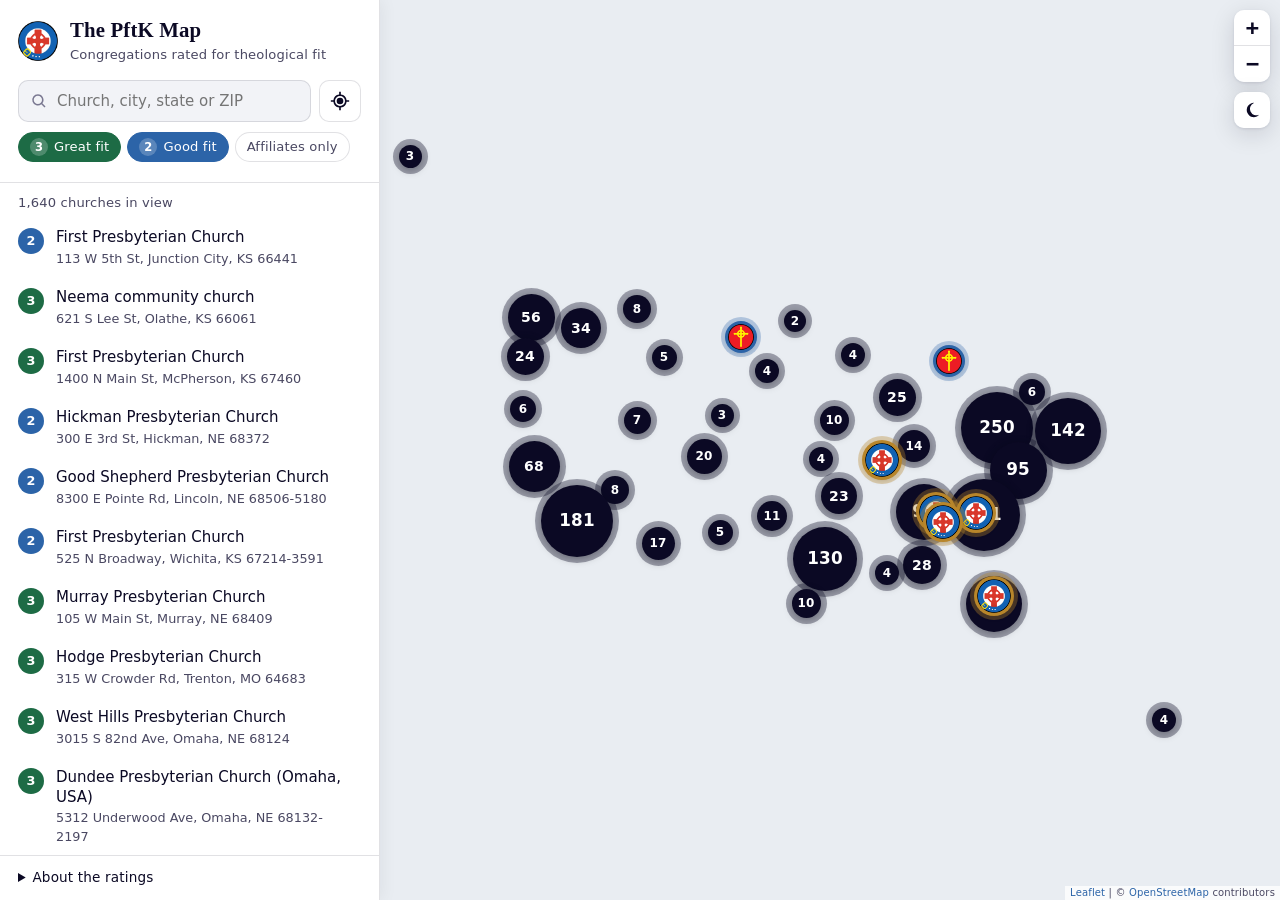
==== index.html @ 2106b82b "Serve the map at map.pftk.org Point the canonical link, share URL and share image at the new address" ====
<!DOCTYPE html>
<html lang="en">

<head>
  <meta charset="UTF-8">
  <meta name="viewport" content="width=device-width, initial-scale=1, viewport-fit=cover">
  <!-- GitHub Pages can't send headers, so the CSP lives here. frame-ancestors
       is header-only, which also keeps the page embeddable on pftk.org. -->
  <meta http-equiv="Content-Security-Policy" content="
    default-src 'none';
    script-src 'self';
    style-src 'self' https://fonts.googleapis.com;
    font-src https://fonts.gstatic.com;
    img-src 'self' data: https://tile.openstreetmap.org;
    connect-src 'self';
    base-uri 'none';
    form-action 'none';
    object-src 'none';
  ">
  <meta name="referrer" content="strict-origin-when-cross-origin">
  <meta name="description" content="Find PC(USA) congregations that are a good fit for theological conservatives and traditionalists, rated by Presbyterians for the Kingdom.">
  <meta name="theme-color" content="#0B0924" media="(prefers-color-scheme: light)">
  <meta name="theme-color" content="#15142a" media="(prefers-color-scheme: dark)">
  <title>The PftK Map</title>

  <!-- Link previews (Facebook, LinkedIn, iMessage, Slack, X). Crawlers don't
       run JS and need absolute URLs, so update these if the site moves.
       Regenerate the image with scripts/make_og_image.py. -->
  <link rel="canonical" href="https://map.pftk.org/">
  <meta property="og:type" content="website">
  <meta property="og:site_name" content="Presbyterians for the Kingdom">
  <meta property="og:title" content="The PftK Map">
  <meta property="og:description" content="Find PC(USA) congregations rated for theological fit. Search by city, state or ZIP.">
  <meta property="og:url" content="https://map.pftk.org/">
  <meta property="og:image" content="https://map.pftk.org/og-image.png">
  <meta property="og:image:type" content="image/png">
  <meta property="og:image:width" content="1200">
  <meta property="og:image:height" content="630">
  <meta property="og:image:alt" content="Map of the United States dotted with PC(USA) congregations rated by PftK">
  <meta name="twitter:card" content="summary_large_image">

  <link rel="icon" href="denominational-seals/pftk.png">
  <link rel="preload" href="data/PCUSA_Congregations.geojson" as="fetch" crossorigin>
  <link rel="preconnect" href="https://tile.openstreetmap.org">
  <link rel="preconnect" href="https://fonts.googleapis.com">
  <link rel="preconnect" href="https://fonts.gstatic.com" crossorigin>
  <link rel="stylesheet" href="https://fonts.googleapis.com/css2?family=Lexend:wght@400;500;600&family=Merriweather:wght@700&display=swap">
  <link rel="stylesheet" href="vendor/leaflet/leaflet.css">
  <link rel="stylesheet" href="vendor/leaflet.markercluster/MarkerCluster.css">
  <!-- Bump ?v= on all three lines whenever styles.css, theme.js or app.js
       changes, so browsers fetch the new files instead of a cached copy. -->
  <link rel="stylesheet" href="styles.css?v=8">
  <script src="theme.js?v=8"></script>
</head>

<body>
  <a class="skip-link" href="#results">Skip to church list</a>

  <aside class="panel" id="panel" aria-label="Church finder" data-state="peek">
    <button type="button" class="sheet-handle" id="sheet-handle" aria-controls="panel" aria-expanded="false">
      <span class="sheet-grip" aria-hidden="true"></span>
      <span class="sheet-label" id="sheet-label">Loading churches&hellip;</span>
    </button>

    <header class="panel-header">
      <img src="denominational-seals/pftk.png" alt="" width="40" height="40">
      <div>
        <h1>The PftK Map</h1>
        <p class="tagline">Congregations rated for theological fit</p>
      </div>
    </header>

    <div class="search">
      <svg class="search-icon" viewBox="0 0 24 24" aria-hidden="true"><path d="M10.5 3a7.5 7.5 0 0 1 5.96 12.06l4.24 4.24-1.4 1.4-4.24-4.24A7.5 7.5 0 1 1 10.5 3Zm0 2a5.5 5.5 0 1 0 0 11 5.5 5.5 0 0 0 0-11Z"/></svg>
      <input type="search" id="search" placeholder="Church, city, state or ZIP" autocomplete="off" spellcheck="false" aria-label="Search churches" aria-controls="results">
      <button type="button" class="icon-btn" id="near-me" title="Churches near me" aria-label="Show churches near me">
        <svg viewBox="0 0 24 24" aria-hidden="true"><path d="M12 8a4 4 0 1 1 0 8 4 4 0 0 1 0-8Zm-1-7h2v3.06A8 8 0 0 1 19.94 11H23v2h-3.06A8 8 0 0 1 13 19.94V23h-2v-3.06A8 8 0 0 1 4.06 13H1v-2h3.06A8 8 0 0 1 11 4.06V1Zm1 5a6 6 0 1 0 0 12 6 6 0 0 0 0-12Z"/></svg>
      </button>
    </div>

    <fieldset class="filters" aria-label="Filters">
      <div class="chip-row" role="group" aria-label="Rating">
        <label class="chip chip-r3"><input type="checkbox" name="rating" value="3" checked><span><b>3</b> Great fit</span></label>
        <label class="chip chip-r2"><input type="checkbox" name="rating" value="2" checked><span><b>2</b> Good fit</span></label>
        <label class="chip chip-r1" hidden><input type="checkbox" name="rating" value="1" checked><span><b>1</b> Moderate</span></label>
        <label class="chip chip-aff"><input type="checkbox" id="affiliates-only"><span>Affiliates only</span></label>
      </div>
    </fieldset>

    <div class="results-head">
      <p id="count" aria-live="polite">Loading churches&hellip;</p>
      <button type="button" class="link-btn" id="reset" hidden>Reset</button>
    </div>
    <ol class="results" id="results" tabindex="-1" aria-label="Churches"></ol>

    <details class="about">
      <summary>About the ratings</summary>
      <p>PftK suggests exploring the congregations listed on the map. Each is rated for fit:</p>
      <dl>
        <dt><span class="badge r3">3</span></dt><dd>Great fit for theological conservatives and traditionalists</dd>
        <dt><span class="badge r2">2</span></dt><dd>Good fit for theological conservatives and traditionalists</dd>
        <dt><span class="badge r1">1</span></dt><dd>More moderate; theological conservatives and traditionalists welcome</dd>
        <dt><img src="denominational-seals/pftk.png" alt="" width="26" height="26"></dt><dd><strong>Affiliated congregation</strong>: an official ally of Presbyterians for the Kingdom that openly supports mainline revival.</dd>
      </dl>
      <a href="https://www.pftk.org/map-disclaimer" target="_blank" rel="noopener">Map disclaimer</a>
    </details>
  </aside>

  <main id="map" aria-label="Map of churches"></main>
  <div class="toast" id="toast" role="status" hidden></div>

  <script src="vendor/leaflet/leaflet.js" defer></script>
  <script src="vendor/leaflet.markercluster/leaflet.markercluster.js" defer></script>
  <script src="app.js?v=8" defer></script>
</body>

</html>
---- vendor/leaflet/leaflet.css ----
/* required styles */

.leaflet-pane,
.leaflet-tile,
.leaflet-marker-icon,
.leaflet-marker-shadow,
.leaflet-tile-container,
.leaflet-pane > svg,
.leaflet-pane > canvas,
.leaflet-zoom-box,
.leaflet-image-layer,
.leaflet-layer {
	position: absolute;
	left: 0;
	top: 0;
	}
.leaflet-container {
	overflow: hidden;
	}
.leaflet-tile,
.leaflet-marker-icon,
.leaflet-marker-shadow {
	-webkit-user-select: none;
	   -moz-user-select: none;
	        user-select: none;
	  -webkit-user-drag: none;
	}
/* Prevents IE11 from highlighting tiles in blue */
.leaflet-tile::selection {
	background: transparent;
}
/* Safari renders non-retina tile on retina better with this, but Chrome is worse */
.leaflet-safari .leaflet-tile {
	image-rendering: -webkit-optimize-contrast;
	}
/* hack that prevents hw layers "stretching" when loading new tiles */
.leaflet-safari .leaflet-tile-container {
	width: 1600px;
	height: 1600px;
	-webkit-transform-origin: 0 0;
	}
.leaflet-marker-icon,
.leaflet-marker-shadow {
	display: block;
	}
/* .leaflet-container svg: reset svg max-width decleration shipped in Joomla! (joomla.org) 3.x */
/* .leaflet-container img: map is broken in FF if you have max-width: 100% on tiles */
.leaflet-container .leaflet-overlay-pane svg {
	max-width: none !important;
	max-height: none !important;
	}
.leaflet-container .leaflet-marker-pane img,
.leaflet-container .leaflet-shadow-pane img,
.leaflet-container .leaflet-tile-pane img,
.leaflet-container img.leaflet-image-layer,
.leaflet-container .leaflet-tile {
	max-width: none !important;
	max-height: none !important;
	width: auto;
	padding: 0;
	}

.leaflet-container img.leaflet-tile {
	/* See: https://bugs.chromium.org/p/chromium/issues/detail?id=600120 */
	mix-blend-mode: plus-lighter;
}

.leaflet-container.leaflet-touch-zoom {
	-ms-touch-action: pan-x pan-y;
	touch-action: pan-x pan-y;
	}
.leaflet-container.leaflet-touch-drag {
	-ms-touch-action: pinch-zoom;
	/* Fallback for FF which doesn't support pinch-zoom */
	touch-action: none;
	touch-action: pinch-zoom;
}
.leaflet-container.leaflet-touch-drag.leaflet-touch-zoom {
	-ms-touch-action: none;
	touch-action: none;
}
.leaflet-container {
	-webkit-tap-highlight-color: transparent;
}
.leaflet-container a {
	-webkit-tap-highlight-color: rgba(51, 181, 229, 0.4);
}
.leaflet-tile {
	filter: inherit;
	visibility: hidden;
	}
.leaflet-tile-loaded {
	visibility: inherit;
	}
.leaflet-zoom-box {
	width: 0;
	height: 0;
	-moz-box-sizing: border-box;
	     box-sizing: border-box;
	z-index: 800;
	}
/* workaround for https://bugzilla.mozilla.org/show_bug.cgi?id=888319 */
.leaflet-overlay-pane svg {
	-moz-user-select: none;
	}

.leaflet-pane         { z-index: 400; }

.leaflet-tile-pane    { z-index: 200; }
.leaflet-overlay-pane { z-index: 400; }
.leaflet-shadow-pane  { z-index: 500; }
.leaflet-marker-pane  { z-index: 600; }
.leaflet-tooltip-pane   { z-index: 650; }
.leaflet-popup-pane   { z-index: 700; }

.leaflet-map-pane canvas { z-index: 100; }
.leaflet-map-pane svg    { z-index: 200; }

.leaflet-vml-shape {
	width: 1px;
	height: 1px;
	}
.lvml {
	behavior: url(#default#VML);
	display: inline-block;
	position: absolute;
	}


/* control positioning */

.leaflet-control {
	position: relative;
	z-index: 800;
	pointer-events: visiblePainted; /* IE 9-10 doesn't have auto */
	pointer-events: auto;
	}
.leaflet-top,
.leaflet-bottom {
	position: absolute;
	z-index: 1000;
	pointer-events: none;
	}
.leaflet-top {
	top: 0;
	}
.leaflet-right {
	right: 0;
	}
.leaflet-bottom {
	bottom: 0;
	}
.leaflet-left {
	left: 0;
	}
.leaflet-control {
	float: left;
	clear: both;
	}
.leaflet-right .leaflet-control {
	float: right;
	}
.leaflet-top .leaflet-control {
	margin-top: 10px;
	}
.leaflet-bottom .leaflet-control {
	margin-bottom: 10px;
	}
.leaflet-left .leaflet-control {
	margin-left: 10px;
	}
.leaflet-right .leaflet-control {
	margin-right: 10px;
	}


/* zoom and fade animations */

.leaflet-fade-anim .leaflet-popup {
	opacity: 0;
	-webkit-transition: opacity 0.2s linear;
	   -moz-transition: opacity 0.2s linear;
	        transition: opacity 0.2s linear;
	}
.leaflet-fade-anim .leaflet-map-pane .leaflet-popup {
	opacity: 1;
	}
.leaflet-zoom-animated {
	-webkit-transform-origin: 0 0;
	    -ms-transform-origin: 0 0;
	        transform-origin: 0 0;
	}
svg.leaflet-zoom-animated {
	will-change: transform;
}

.leaflet-zoom-anim .leaflet-zoom-animated {
	-webkit-transition: -webkit-transform 0.25s cubic-bezier(0,0,0.25,1);
	   -moz-transition:    -moz-transform 0.25s cubic-bezier(0,0,0.25,1);
	        transition:         transform 0.25s cubic-bezier(0,0,0.25,1);
	}
.leaflet-zoom-anim .leaflet-tile,
.leaflet-pan-anim .leaflet-tile {
	-webkit-transition: none;
	   -moz-transition: none;
	        transition: none;
	}

.leaflet-zoom-anim .leaflet-zoom-hide {
	visibility: hidden;
	}


/* cursors */

.leaflet-interactive {
	cursor: pointer;
	}
.leaflet-grab {
	cursor: -webkit-grab;
	cursor:    -moz-grab;
	cursor:         grab;
	}
.leaflet-crosshair,
.leaflet-crosshair .leaflet-interactive {
	cursor: crosshair;
	}
.leaflet-popup-pane,
.leaflet-control {
	cursor: auto;
	}
.leaflet-dragging .leaflet-grab,
.leaflet-dragging .leaflet-grab .leaflet-interactive,
.leaflet-dragging .leaflet-marker-draggable {
	cursor: move;
	cursor: -webkit-grabbing;
	cursor:    -moz-grabbing;
	cursor:         grabbing;
	}

/* marker & overlays interactivity */
.leaflet-marker-icon,
.leaflet-marker-shadow,
.leaflet-image-layer,
.leaflet-pane > svg path,
.leaflet-tile-container {
	pointer-events: none;
	}

.leaflet-marker-icon.leaflet-interactive,
.leaflet-image-layer.leaflet-interactive,
.leaflet-pane > svg path.leaflet-interactive,
svg.leaflet-image-layer.leaflet-interactive path {
	pointer-events: visiblePainted; /* IE 9-10 doesn't have auto */
	pointer-events: auto;
	}

/* visual tweaks */

.leaflet-container {
	background: #ddd;
	outline-offset: 1px;
	}
.leaflet-container a {
	color: #0078A8;
	}
.leaflet-zoom-box {
	border: 2px dotted #38f;
	background: rgba(255,255,255,0.5);
	}


/* general typography */
.leaflet-container {
	font-family: "Helvetica Neue", Arial, Helvetica, sans-serif;
	font-size: 12px;
	font-size: 0.75rem;
	line-height: 1.5;
	}


/* general toolbar styles */

.leaflet-bar {
	box-shadow: 0 1px 5px rgba(0,0,0,0.65);
	border-radius: 4px;
	}
.leaflet-bar a {
	background-color: #fff;
	border-bottom: 1px solid #ccc;
	width: 26px;
	height: 26px;
	line-height: 26px;
	display: block;
	text-align: center;
	text-decoration: none;
	color: black;
	}
.leaflet-bar a,
.leaflet-control-layers-toggle {
	background-position: 50% 50%;
	background-repeat: no-repeat;
	display: block;
	}
.leaflet-bar a:hover,
.leaflet-bar a:focus {
	background-color: #f4f4f4;
	}
.leaflet-bar a:first-child {
	border-top-left-radius: 4px;
	border-top-right-radius: 4px;
	}
.leaflet-bar a:last-child {
	border-bottom-left-radius: 4px;
	border-bottom-right-radius: 4px;
	border-bottom: none;
	}
.leaflet-bar a.leaflet-disabled {
	cursor: default;
	background-color: #f4f4f4;
	color: #bbb;
	}

.leaflet-touch .leaflet-bar a {
	width: 30px;
	height: 30px;
	line-height: 30px;
	}
.leaflet-touch .leaflet-bar a:first-child {
	border-top-left-radius: 2px;
	border-top-right-radius: 2px;
	}
.leaflet-touch .leaflet-bar a:last-child {
	border-bottom-left-radius: 2px;
	border-bottom-right-radius: 2px;
	}

/* zoom control */

.leaflet-control-zoom-in,
.leaflet-control-zoom-out {
	font: bold 18px 'Lucida Console', Monaco, monospace;
	text-indent: 1px;
	}

.leaflet-touch .leaflet-control-zoom-in, .leaflet-touch .leaflet-control-zoom-out  {
	font-size: 22px;
	}


/* layers control */

.leaflet-control-layers {
	box-shadow: 0 1px 5px rgba(0,0,0,0.4);
	background: #fff;
	border-radius: 5px;
	}
.leaflet-control-layers-toggle {
	background-image: url(images/layers.png);
	width: 36px;
	height: 36px;
	}
.leaflet-retina .leaflet-control-layers-toggle {
	background-image: url(images/layers-2x.png);
	background-size: 26px 26px;
	}
.leaflet-touch .leaflet-control-layers-toggle {
	width: 44px;
	height: 44px;
	}
.leaflet-control-layers .leaflet-control-layers-list,
.leaflet-control-layers-expanded .leaflet-control-layers-toggle {
	display: none;
	}
.leaflet-control-layers-expanded .leaflet-control-layers-list {
	display: block;
	position: relative;
	}
.leaflet-control-layers-expanded {
	padding: 6px 10px 6px 6px;
	color: #333;
	background: #fff;
	}
.leaflet-control-layers-scrollbar {
	overflow-y: scroll;
	overflow-x: hidden;
	padding-right: 5px;
	}
.leaflet-control-layers-selector {
	margin-top: 2px;
	position: relative;
	top: 1px;
	}
.leaflet-control-layers label {
	display: block;
	font-size: 13px;
	font-size: 1.08333em;
	}
.leaflet-control-layers-separator {
	height: 0;
	border-top: 1px solid #ddd;
	margin: 5px -10px 5px -6px;
	}

/* Default icon URLs */
.leaflet-default-icon-path { /* used only in path-guessing heuristic, see L.Icon.Default */
	background-image: url(images/marker-icon.png);
	}


/* attribution and scale controls */

.leaflet-container .leaflet-control-attribution {
	background: #fff;
	background: rgba(255, 255, 255, 0.8);
	margin: 0;
	}
.leaflet-control-attribution,
.leaflet-control-scale-line {
	padding: 0 5px;
	color: #333;
	line-height: 1.4;
	}
.leaflet-control-attribution a {
	text-decoration: none;
	}
.leaflet-control-attribution a:hover,
.leaflet-control-attribution a:focus {
	text-decoration: underline;
	}
.leaflet-attribution-flag {
	display: inline !important;
	vertical-align: baseline !important;
	width: 1em;
	height: 0.6669em;
	}
.leaflet-left .leaflet-control-scale {
	margin-left: 5px;
	}
.leaflet-bottom .leaflet-control-scale {
	margin-bottom: 5px;
	}
.leaflet-control-scale-line {
	border: 2px solid #777;
	border-top: none;
	line-height: 1.1;
	padding: 2px 5px 1px;
	white-space: nowrap;
	-moz-box-sizing: border-box;
	     box-sizing: border-box;
	background: rgba(255, 255, 255, 0.8);
	text-shadow: 1px 1px #fff;
	}
.leaflet-control-scale-line:not(:first-child) {
	border-top: 2px solid #777;
	border-bottom: none;
	margin-top: -2px;
	}
.leaflet-control-scale-line:not(:first-child):not(:last-child) {
	border-bottom: 2px solid #777;
	}

.leaflet-touch .leaflet-control-attribution,
.leaflet-touch .leaflet-control-layers,
.leaflet-touch .leaflet-bar {
	box-shadow: none;
	}
.leaflet-touch .leaflet-control-layers,
.leaflet-touch .leaflet-bar {
	border: 2px solid rgba(0,0,0,0.2);
	background-clip: padding-box;
	}


/* popup */

.leaflet-popup {
	position: absolute;
	text-align: center;
	margin-bottom: 20px;
	}
.leaflet-popup-content-wrapper {
	padding: 1px;
	text-align: left;
	border-radius: 12px;
	}
.leaflet-popup-content {
	margin: 13px 24px 13px 20px;
	line-height: 1.3;
	font-size: 13px;
	font-size: 1.08333em;
	min-height: 1px;
	}
.leaflet-popup-content p {
	margin: 17px 0;
	margin: 1.3em 0;
	}
.leaflet-popup-tip-container {
	width: 40px;
	height: 20px;
	position: absolute;
	left: 50%;
	margin-top: -1px;
	margin-left: -20px;
	overflow: hidden;
	pointer-events: none;
	}
.leaflet-popup-tip {
	width: 17px;
	height: 17px;
	padding: 1px;

	margin: -10px auto 0;
	pointer-events: auto;

	-webkit-transform: rotate(45deg);
	   -moz-transform: rotate(45deg);
	    -ms-transform: rotate(45deg);
	        transform: rotate(45deg);
	}
.leaflet-popup-content-wrapper,
.leaflet-popup-tip {
	background: white;
	color: #333;
	box-shadow: 0 3px 14px rgba(0,0,0,0.4);
	}
.leaflet-container a.leaflet-popup-close-button {
	position: absolute;
	top: 0;
	right: 0;
	border: none;
	text-align: center;
	width: 24px;
	height: 24px;
	font: 16px/24px Tahoma, Verdana, sans-serif;
	color: #757575;
	text-decoration: none;
	background: transparent;
	}
.leaflet-container a.leaflet-popup-close-button:hover,
.leaflet-container a.leaflet-popup-close-button:focus {
	color: #585858;
	}
.leaflet-popup-scrolled {
	overflow: auto;
	}

.leaflet-oldie .leaflet-popup-content-wrapper {
	-ms-zoom: 1;
	}
.leaflet-oldie .leaflet-popup-tip {
	width: 24px;
	margin: 0 auto;

	-ms-filter: "progid:DXImageTransform.Microsoft.Matrix(M11=0.70710678, M12=0.70710678, M21=-0.70710678, M22=0.70710678)";
	filter: progid:DXImageTransform.Microsoft.Matrix(M11=0.70710678, M12=0.70710678, M21=-0.70710678, M22=0.70710678);
	}

.leaflet-oldie .leaflet-control-zoom,
.leaflet-oldie .leaflet-control-layers,
.leaflet-oldie .leaflet-popup-content-wrapper,
.leaflet-oldie .leaflet-popup-tip {
	border: 1px solid #999;
	}


/* div icon */

.leaflet-div-icon {
	background: #fff;
	border: 1px solid #666;
	}


/* Tooltip */
/* Base styles for the element that has a tooltip */
.leaflet-tooltip {
	position: absolute;
	padding: 6px;
	background-color: #fff;
	border: 1px solid #fff;
	border-radius: 3px;
	color: #222;
	white-space: nowrap;
	-webkit-user-select: none;
	-moz-user-select: none;
	-ms-user-select: none;
	user-select: none;
	pointer-events: none;
	box-shadow: 0 1px 3px rgba(0,0,0,0.4);
	}
.leaflet-tooltip.leaflet-interactive {
	cursor: pointer;
	pointer-events: auto;
	}
.leaflet-tooltip-top:before,
.leaflet-tooltip-bottom:before,
.leaflet-tooltip-left:before,
.leaflet-tooltip-right:before {
	position: absolute;
	pointer-events: none;
	border: 6px solid transparent;
	background: transparent;
	content: "";
	}

/* Directions */

.leaflet-tooltip-bottom {
	margin-top: 6px;
}
.leaflet-tooltip-top {
	margin-top: -6px;
}
.leaflet-tooltip-bottom:before,
.leaflet-tooltip-top:before {
	left: 50%;
	margin-left: -6px;
	}
.leaflet-tooltip-top:before {
	bottom: 0;
	margin-bottom: -12px;
	border-top-color: #fff;
	}
.leaflet-tooltip-bottom:before {
	top: 0;
	margin-top: -12px;
	margin-left: -6px;
	border-bottom-color: #fff;
	}
.leaflet-tooltip-left {
	margin-left: -6px;
}
.leaflet-tooltip-right {
	margin-left: 6px;
}
.leaflet-tooltip-left:before,
.leaflet-tooltip-right:before {
	top: 50%;
	margin-top: -6px;
	}
.leaflet-tooltip-left:before {
	right: 0;
	margin-right: -12px;
	border-left-color: #fff;
	}
.leaflet-tooltip-right:before {
	left: 0;
	margin-left: -12px;
	border-right-color: #fff;
	}

/* Printing */

@media print {
	/* Prevent printers from removing background-images of controls. */
	.leaflet-control {
		-webkit-print-color-adjust: exact;
		print-color-adjust: exact;
		}
	}
---- vendor/leaflet.markercluster/MarkerCluster.css ----
.leaflet-cluster-anim .leaflet-marker-icon, .leaflet-cluster-anim .leaflet-marker-shadow {
	-webkit-transition: -webkit-transform 0.3s ease-out, opacity 0.3s ease-in;
	-moz-transition: -moz-transform 0.3s ease-out, opacity 0.3s ease-in;
	-o-transition: -o-transform 0.3s ease-out, opacity 0.3s ease-in;
	transition: transform 0.3s ease-out, opacity 0.3s ease-in;
}

.leaflet-cluster-spider-leg {
	/* stroke-dashoffset (duration and function) should match with leaflet-marker-icon transform in order to track it exactly */
	-webkit-transition: -webkit-stroke-dashoffset 0.3s ease-out, -webkit-stroke-opacity 0.3s ease-in;
	-moz-transition: -moz-stroke-dashoffset 0.3s ease-out, -moz-stroke-opacity 0.3s ease-in;
	-o-transition: -o-stroke-dashoffset 0.3s ease-out, -o-stroke-opacity 0.3s ease-in;
	transition: stroke-dashoffset 0.3s ease-out, stroke-opacity 0.3s ease-in;
}
---- styles.css ----
:root {
  --ink: #0B0924;
  --ink-2: #4a4862;
  --ink-3: #7a7891;
  --paper: #ffffff;
  --mist: #F2F3F7;
  --line: rgba(11, 9, 36, 0.12);
  --r3: #1d6b45;
  --r2: #2c64a8;
  --r1: #7a6a2a;
  --gold: #b8862b;
  --focus: #3d7bff;
  --shadow: 0 6px 24px rgba(11, 9, 36, 0.14), 0 1px 3px rgba(11, 9, 36, 0.1);
  /* Inputs, chips and buttons sit on --field. Filled things (toast,
     primary button, badges) use --solid with white text. */
  --field: #ffffff;
  --solid: #0B0924;
  --solid-hover: #26234a;
  --map-bg: #e9edf2;
  --grip: #cfd1dc;
  --cluster: rgb(11, 9, 36);
  --cluster-ring: rgba(11, 9, 36, 0.35);
  --tag-r3: #e3f1e9;
  --tag-r2: #e4edf8;
  --tag-r1: #f3efdf;
  --tag-aff: #f7eedb;
  --tag-aff-text: #8a6116;
  --tiles: none;
  color-scheme: light;
  --panel-w: 380px;
  --radius: 14px;
  --font: Lexend, system-ui, -apple-system, "Segoe UI", sans-serif;
  --serif: Merriweather, Georgia, serif;
}

/* Dark mode follows the device setting unless the map's sun/moon button
   picked one (data-theme on <html>, applied by theme.js). Keep the two
   blocks below the same. */
@media (prefers-color-scheme: dark) {
  :root:not([data-theme="light"]) {
    --ink: #ecebf5;
    --ink-2: #b6b4c9;
    --ink-3: #8c8aa3;
    --paper: #15142a;
    --mist: #201f38;
    --line: rgba(255, 255, 255, 0.12);
    --r3: #3f9e6e;
    --r2: #5b8fd6;
    --r1: #b09a4a;
    --gold: #c99a3f;
    --shadow: 0 6px 24px rgba(0, 0, 0, 0.5), 0 1px 3px rgba(0, 0, 0, 0.4);
    --field: #1b1a31;
    --solid: #4a4594;
    --solid-hover: #5a55a8;
    --map-bg: #1c1d24;
    --grip: #4a4962;
    --cluster: #4a4594;
    --cluster-ring: rgba(122, 116, 220, 0.38);
    --tag-r3: rgba(63, 158, 110, 0.18);
    --tag-r2: rgba(91, 143, 214, 0.18);
    --tag-r1: rgba(176, 154, 74, 0.18);
    --tag-aff: rgba(201, 154, 63, 0.18);
    --tag-aff-text: #dcb46a;
    --tiles: invert(1) hue-rotate(180deg) brightness(0.9) contrast(0.85) saturate(0.6);
    color-scheme: dark;
  }
}

:root[data-theme="dark"] {
  --ink: #ecebf5;
  --ink-2: #b6b4c9;
  --ink-3: #8c8aa3;
  --paper: #15142a;
  --mist: #201f38;
  --line: rgba(255, 255, 255, 0.12);
  --r3: #3f9e6e;
  --r2: #5b8fd6;
  --r1: #b09a4a;
  --gold: #c99a3f;
  --shadow: 0 6px 24px rgba(0, 0, 0, 0.5), 0 1px 3px rgba(0, 0, 0, 0.4);
  --field: #1b1a31;
  --solid: #4a4594;
  --solid-hover: #5a55a8;
  --map-bg: #1c1d24;
  --grip: #4a4962;
  --cluster: #4a4594;
  --cluster-ring: rgba(122, 116, 220, 0.38);
  --tag-r3: rgba(63, 158, 110, 0.18);
  --tag-r2: rgba(91, 143, 214, 0.18);
  --tag-r1: rgba(176, 154, 74, 0.18);
  --tag-aff: rgba(201, 154, 63, 0.18);
  --tag-aff-text: #dcb46a;
  --tiles: invert(1) hue-rotate(180deg) brightness(0.9) contrast(0.85) saturate(0.6);
  color-scheme: dark;
}

*,
*::before,
*::after {
  box-sizing: border-box;
}

html,
body {
  height: 100%;
  margin: 0;
}

body {
  font-family: var(--font);
  font-size: 15px;
  line-height: 1.45;
  letter-spacing: 0.01em;
  color: var(--ink);
  background: var(--mist);
  overflow: hidden;
}

button,
input {
  font: inherit;
  color: inherit;
}

:focus-visible {
  outline: 2px solid var(--focus);
  outline-offset: 2px;
}

.skip-link {
  position: absolute;
  left: 8px;
  top: -40px;
  z-index: 3000;
  padding: 8px 12px;
  background: var(--solid);
  color: #fff;
  border-radius: 8px;
}

.skip-link:focus {
  top: 8px;
}

#map {
  position: fixed;
  inset: 0 0 0 var(--panel-w);
  background: var(--map-bg);
}

/* ---------- Panel ---------- */

.panel {
  position: fixed;
  inset: 0 auto 0 0;
  width: var(--panel-w);
  z-index: 1000;
  display: flex;
  flex-direction: column;
  background: var(--paper);
  border-right: 1px solid var(--line);
  box-shadow: 2px 0 16px rgba(11, 9, 36, 0.06);
}

.sheet-handle {
  display: none;
}

.panel-header {
  display: flex;
  align-items: center;
  gap: 12px;
  padding: 18px 18px 10px;
}

.panel-header h1 {
  margin: 0;
  font-family: var(--serif);
  font-size: 1.3rem;
  line-height: 1.2;
}

.tagline {
  margin: 2px 0 0;
  font-size: 0.82rem;
  color: var(--ink-2);
}

.search {
  position: relative;
  display: flex;
  gap: 8px;
  padding: 6px 18px 10px;
}

.search-icon {
  position: absolute;
  left: 30px;
  top: 50%;
  width: 18px;
  height: 18px;
  margin-top: -11px;
  fill: var(--ink-3);
  pointer-events: none;
}

#search {
  flex: 1;
  min-width: 0;
  height: 42px;
  padding: 0 12px 0 38px;
  border: 1px solid var(--line);
  border-radius: 10px;
  background: var(--mist);
  transition: border-color 0.15s, background 0.15s;
}

#search:focus {
  outline: none;
  border-color: var(--ink);
  background: var(--field);
}

.icon-btn {
  flex: 0 0 42px;
  height: 42px;
  display: grid;
  place-items: center;
  border: 1px solid var(--line);
  border-radius: 10px;
  background: var(--field);
  cursor: pointer;
}

.icon-btn svg {
  width: 20px;
  height: 20px;
  fill: var(--ink);
}

.icon-btn:hover {
  background: var(--mist);
}

.icon-btn[aria-busy="true"] svg {
  animation: spin 1s linear infinite;
}

@keyframes spin {
  to { transform: rotate(360deg); }
}

.filters {
  min-width: 0; /* fieldsets default to min-content */
  margin: 0;
  padding: 0 18px 12px;
  border: 0;
  border-bottom: 1px solid var(--line);
}

.chip-row {
  display: flex;
  flex-wrap: wrap;
  align-items: center;
  gap: 6px;
  margin-bottom: 8px;
}

.chip input {
  position: absolute;
  opacity: 0;
  pointer-events: none;
}

.chip span {
  display: inline-flex;
  align-items: center;
  gap: 6px;
  height: 30px;
  padding: 0 11px;
  border: 1px solid var(--line);
  border-radius: 999px;
  font-size: 0.82rem;
  background: var(--field);
  color: var(--ink-2);
  cursor: pointer;
  user-select: none;
  transition: background 0.15s, color 0.15s, border-color 0.15s;
}

.chip span b {
  display: inline-grid;
  place-items: center;
  width: 18px;
  height: 18px;
  border-radius: 50%;
  font-size: 0.72rem;
  background: var(--mist);
}

.chip input:checked + span {
  background: var(--solid);
  border-color: var(--solid);
  color: #fff;
}

.chip-r3 input:checked + span { background: var(--r3); border-color: var(--r3); }
.chip-r2 input:checked + span { background: var(--r2); border-color: var(--r2); }
.chip-r1 input:checked + span { background: var(--r1); border-color: var(--r1); }
.chip-aff input:checked + span { background: var(--gold); border-color: var(--gold); }

.chip input:checked + span b {
  background: rgba(255, 255, 255, 0.22);
}

.chip input:focus-visible + span {
  outline: 2px solid var(--focus);
  outline-offset: 2px;
}

.results-head {
  display: flex;
  align-items: baseline;
  justify-content: space-between;
  padding: 10px 18px 6px;
}

#count {
  margin: 0;
  font-size: 0.82rem;
  color: var(--ink-2);
}

.link-btn {
  padding: 0;
  border: 0;
  background: none;
  font-size: 0.82rem;
  color: var(--r2);
  cursor: pointer;
}

.link-btn:hover {
  text-decoration: underline;
}

.results {
  flex: 1;
  min-height: 0;
  margin: 0;
  padding: 0 10px 10px;
  list-style: none;
  overflow-y: auto;
  overscroll-behavior: contain;
}

.results:focus {
  outline: none;
}

.result {
  display: grid;
  grid-template-columns: 28px 1fr auto;
  gap: 10px;
  width: 100%;
  padding: 10px 8px;
  border: 0;
  border-radius: 10px;
  background: none;
  text-align: left;
  cursor: pointer;
}

.result:hover,
.result.is-active {
  background: var(--mist);
}

.result-name {
  display: block;
  font-weight: 500;
  line-height: 1.3;
}

.result-addr {
  display: block;
  margin-top: 2px;
  font-size: 0.8rem;
  color: var(--ink-2);
}

.result-dist {
  font-size: 0.75rem;
  color: var(--ink-3);
  white-space: nowrap;
  padding-top: 2px;
}

.result img {
  margin-top: 1px;
}

.results-more,
.results-empty {
  padding: 14px 8px;
  font-size: 0.82rem;
  color: var(--ink-2);
  text-align: center;
}

.badge {
  display: inline-grid;
  place-items: center;
  width: 26px;
  height: 26px;
  border-radius: 50%;
  font-size: 0.8rem;
  font-weight: 600;
  color: #fff;
  background: var(--solid);
}

.badge.r3 { background: var(--r3); }
.badge.r2 { background: var(--r2); }
.badge.r1 { background: var(--r1); }

.about {
  border-top: 1px solid var(--line);
  padding: 0 18px;
  font-size: 0.85rem;
  color: var(--ink-2);
}

.about summary {
  padding: 12px 0;
  font-weight: 500;
  color: var(--ink);
  cursor: pointer;
}

.about[open] {
  max-height: 50vh;
  overflow-y: auto;
  padding-bottom: 14px;
}

.about p {
  margin: 0 0 10px;
}

.about dl {
  display: grid;
  grid-template-columns: 28px 1fr;
  gap: 8px 10px;
  margin: 0 0 12px;
  align-items: center;
}

.about dd {
  margin: 0;
}

.about a {
  color: var(--r2);
}

/* ---------- Map chrome ---------- */

.leaflet-container {
  font-family: var(--font);
}

.leaflet-bar {
  border: 0 !important;
  box-shadow: var(--shadow) !important;
  border-radius: 10px !important;
  overflow: hidden;
}

.leaflet-bar a {
  width: 36px !important;
  height: 36px !important;
  line-height: 36px !important;
  color: var(--ink) !important;
  background: var(--paper) !important;
  border-bottom-color: var(--line) !important;
}

.leaflet-bar a:hover {
  background: var(--mist) !important;
}

.theme-btn {
  display: grid !important;
  place-items: center;
}

.theme-btn svg {
  width: 18px;
  height: 18px;
  fill: currentColor;
}

/* OSM has no dark tiles, so dark mode inverts the light ones. */
.leaflet-tile-pane {
  filter: var(--tiles);
}

.leaflet-control-attribution {
  font-size: 10px;
  background: color-mix(in srgb, var(--paper) 80%, transparent) !important;
  color: var(--ink-2);
}

.leaflet-control-attribution a {
  color: var(--r2);
}

.leaflet-attribution-flag {
  display: none !important;
}

/* The pin's background matches its ring, so the seal's soft edge blends
   into the ring instead of showing a white fringe. Ring widths are whole
   pixels so the ring is even all the way round. */
.pin {
  border-radius: 50%;
  background: var(--ring, var(--ink));
  box-shadow:
    0 0 0 3px var(--ring, var(--ink)),
    0 0 0 7px var(--halo, rgba(11, 9, 36, 0.25)),
    0 2px 6px rgba(0, 0, 0, 0.35);
}

.pin-r3 { --ring: var(--r3); --halo: rgba(29, 107, 69, 0.3); }
.pin-r2 { --ring: var(--r2); --halo: rgba(44, 100, 168, 0.3); }
.pin-r1 { --ring: var(--r1); --halo: rgba(122, 106, 42, 0.3); }
.pin-aff { --ring: var(--gold); --halo: rgba(184, 134, 43, 0.35); }

.pin.is-active {
  box-shadow:
    0 0 0 3px var(--ring, var(--ink)),
    0 0 0 8px rgba(61, 123, 255, 0.45),
    0 3px 8px rgba(0, 0, 0, 0.4);
}

.cluster {
  display: grid;
  place-items: center;
  border-radius: 50%;
  color: #fff;
  font-weight: 600;
  background: var(--cluster);
  box-shadow: 0 0 0 6px var(--cluster-ring), 0 2px 8px rgba(0, 0, 0, 0.35);
}

.cluster-s { font-size: 0.75rem; }
.cluster-m { font-size: 0.875rem; }
.cluster-l { font-size: 1.05rem; }

/* "Near me" and searched ZIP or town locations. */
.loc-dot {
  border: 3px solid #fff;
  border-radius: 50%;
  box-shadow: 0 1px 4px rgba(0, 0, 0, 0.4);
}

.loc-you {
  background: #3d7bff;
}

.loc-place {
  background: var(--solid);
}

/* ---------- Popup ---------- */

.leaflet-popup-content-wrapper,
.leaflet-popup-tip {
  background: var(--paper);
  color: var(--ink);
}

.leaflet-popup-content-wrapper {
  border-radius: var(--radius);
  box-shadow: var(--shadow);
  padding: 0;
}

.leaflet-popup-content {
  margin: 0;
  width: min(300px, 78vw) !important;
  font-size: 0.85rem;
  line-height: 1.45;
}

.leaflet-container a.leaflet-popup-close-button {
  top: 8px;
  right: 8px;
  width: 26px;
  height: 26px;
  font: 20px/26px var(--font);
  color: var(--ink-3);
  border-radius: 50%;
}

.leaflet-container a.leaflet-popup-close-button:hover {
  background: var(--mist);
  color: var(--ink);
}

.pop {
  padding: 14px 16px 14px;
}

.pop h2 {
  margin: 0 28px 4px 0;
  font-size: 1.02rem;
  font-weight: 600;
  line-height: 1.3;
}

.pop-addr {
  margin: 0 0 10px;
  color: var(--ink-2);
}

.pop-tags {
  display: flex;
  flex-wrap: wrap;
  gap: 6px;
  margin-bottom: 12px;
}

.tag {
  display: inline-flex;
  align-items: center;
  gap: 5px;
  height: 24px;
  padding: 0 9px;
  border-radius: 999px;
  font-size: 0.74rem;
  font-weight: 500;
  background: var(--mist);
  color: var(--ink);
}

.tag.r3 { background: var(--tag-r3); color: var(--r3); }
.tag.r2 { background: var(--tag-r2); color: var(--r2); }
.tag.r1 { background: var(--tag-r1); color: var(--r1); }
.tag.aff { background: var(--tag-aff); color: var(--tag-aff-text); }

.pop-actions {
  display: flex;
  gap: 6px;
}

.leaflet-container .pop-actions a,
.pop-actions button {
  flex: 1;
  display: inline-flex;
  align-items: center;
  justify-content: center;
  height: 34px;
  padding: 0 8px;
  border: 1px solid var(--line);
  border-radius: 9px;
  background: var(--field);
  color: var(--ink);
  font-size: 0.8rem;
  font-weight: 500;
  text-decoration: none;
  cursor: pointer;
  white-space: nowrap;
}

.leaflet-container .pop-actions a.primary {
  background: var(--solid);
  border-color: var(--solid);
  color: #fff;
}

.pop-actions a:hover,
.pop-actions button:hover {
  background: var(--mist);
}

.leaflet-container .pop-actions a.primary:hover {
  background: var(--solid-hover);
}

.pop-site {
  display: block;
  margin: -4px 0 12px;
  font-size: 0.8rem;
  overflow: hidden;
  text-overflow: ellipsis;
  white-space: nowrap;
}

.leaflet-container .pop-site {
  color: var(--r2);
}

.toast {
  position: fixed;
  left: calc((100vw + var(--panel-w)) / 2);
  bottom: 24px;
  z-index: 2500;
  transform: translateX(-50%);
  padding: 9px 16px;
  border-radius: 999px;
  background: var(--solid);
  color: #fff;
  font-size: 0.85rem;
  box-shadow: var(--shadow);
}

/* ---------- Mobile: panel becomes a bottom sheet ---------- */

@media (max-width: 760px) {
  #map {
    inset: 0;
  }

  .panel {
    inset: auto 0 0 0;
    width: auto;
    height: 88dvh;
    border-right: 0;
    border-radius: 18px 18px 0 0;
    box-shadow: 0 -4px 24px rgba(11, 9, 36, 0.18);
    transform: translateY(calc(100% - var(--peek)));
    transition: transform 0.28s cubic-bezier(0.2, 0.8, 0.2, 1);
    --peek: 178px;
    padding-bottom: env(safe-area-inset-bottom);
  }

  .panel[data-state="half"] {
    transform: translateY(45%);
  }

  .panel[data-state="full"] {
    transform: none;
  }

  .sheet-handle {
    display: flex;
    flex-direction: column;
    align-items: center;
    gap: 6px;
    width: 100%;
    padding: 8px 0 4px;
    border: 0;
    background: none;
    cursor: pointer;
  }

  .sheet-grip {
    width: 40px;
    height: 5px;
    border-radius: 999px;
    background: var(--grip);
  }

  .sheet-label {
    font-size: 0.85rem;
    font-weight: 500;
  }

  .panel-header {
    display: none;
  }

  .search {
    padding-top: 4px;
  }

  #search {
    font-size: 16px; /* stops iOS zooming on focus */
  }

  .results-head {
    display: none;
  }

  .toast {
    left: 50%;
    bottom: calc(var(--peek, 178px) + 16px);
  }

  .leaflet-bottom.leaflet-right,
  .leaflet-bottom.leaflet-left {
    bottom: 170px;
  }
}

@media (prefers-reduced-motion: reduce) {
  * {
    transition: none !important;
    animation: none !important;
  }
}
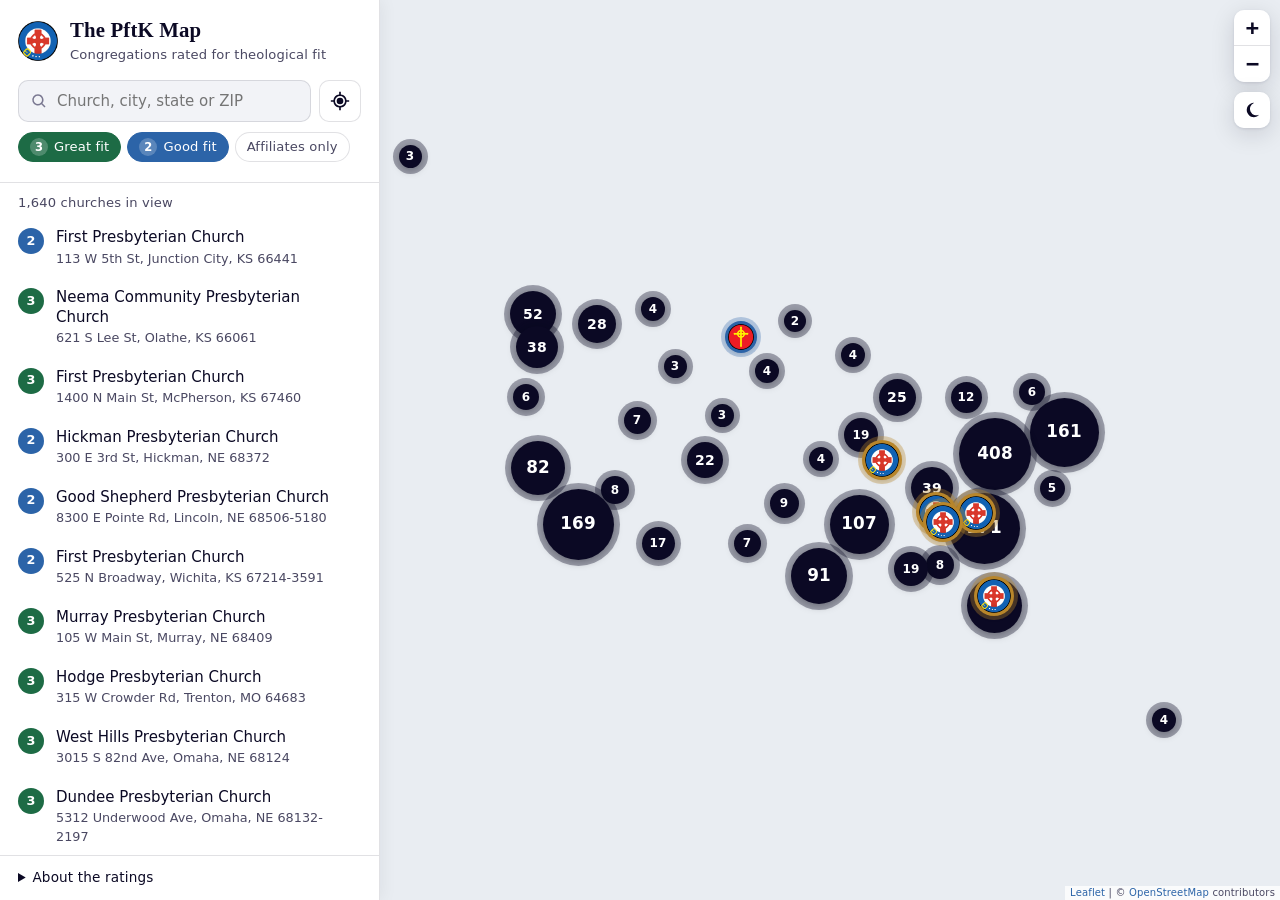
==== commit 70d43d49: "Publish churches marked map_override as "Included by PftK" The sheet's new map_override column (AB) " ====
--- a/index.html
+++ b/index.html
@@ -11,8 +11,8 @@
     script-src 'self';
     style-src 'self' https://fonts.googleapis.com;
     font-src https://fonts.gstatic.com;
-    img-src 'self' data: https://tile.openstreetmap.org;
-    connect-src 'self';
+    img-src 'self' data: https://tile.openstreetmap.org https://pftk-map.goatcounter.com;
+    connect-src 'self' https://pftk-map.goatcounter.com;
     base-uri 'none';
     form-action 'none';
     object-src 'none';
@@ -49,8 +49,8 @@
   <link rel="stylesheet" href="vendor/leaflet.markercluster/MarkerCluster.css">
   <!-- Bump ?v= on all three lines whenever styles.css, theme.js or app.js
        changes, so browsers fetch the new files instead of a cached copy. -->
-  <link rel="stylesheet" href="styles.css?v=8">
-  <script src="theme.js?v=8"></script>
+  <link rel="stylesheet" href="styles.css?v=11">
+  <script src="theme.js?v=11"></script>
 </head>
 
 <body>
@@ -83,6 +83,7 @@
         <label class="chip chip-r3"><input type="checkbox" name="rating" value="3" checked><span><b>3</b> Great fit</span></label>
         <label class="chip chip-r2"><input type="checkbox" name="rating" value="2" checked><span><b>2</b> Good fit</span></label>
         <label class="chip chip-r1" hidden><input type="checkbox" name="rating" value="1" checked><span><b>1</b> Moderate</span></label>
+        <label class="chip chip-inc" hidden><input type="checkbox" name="rating" value="inc" checked><span>Included</span></label>
         <label class="chip chip-aff"><input type="checkbox" id="affiliates-only"><span>Affiliates only</span></label>
       </div>
     </fieldset>
@@ -100,10 +101,12 @@
         <dt><span class="badge r3">3</span></dt><dd>Great fit for theological conservatives and traditionalists</dd>
         <dt><span class="badge r2">2</span></dt><dd>Good fit for theological conservatives and traditionalists</dd>
         <dt><span class="badge r1">1</span></dt><dd>More moderate; theological conservatives and traditionalists welcome</dd>
+        <dt class="about-inc" hidden><span class="badge inc">+</span></dt><dd class="about-inc" hidden><strong>Included by PftK</strong>: not rated as a fit, but included on the map at PftK's discretion, for example where there are few other options nearby.</dd>
         <dt><img src="denominational-seals/pftk.png" alt="" width="26" height="26"></dt><dd><strong>Affiliated congregation</strong>: an official ally of Presbyterians for the Kingdom that openly supports mainline revival.</dd>
       </dl>
       <a href="https://www.pftk.org/map-disclaimer" target="_blank" rel="noopener">Map disclaimer</a>
     </details>
+    <p class="visits" id="visits" hidden></p>
   </aside>
 
   <main id="map" aria-label="Map of churches"></main>
@@ -111,7 +114,7 @@
 
   <script src="vendor/leaflet/leaflet.js" defer></script>
   <script src="vendor/leaflet.markercluster/leaflet.markercluster.js" defer></script>
-  <script src="app.js?v=8" defer></script>
+  <script src="app.js?v=11" defer></script>
 </body>
 
 </html>
--- a/styles.css
+++ b/styles.css
@@ -25,6 +25,8 @@
   --tag-r1: #f3efdf;
   --tag-aff: #f7eedb;
   --tag-aff-text: #8a6116;
+  --inc: #6c6a88;
+  --tag-inc: #ecebf3;
   --tiles: none;
   color-scheme: light;
   --panel-w: 380px;
@@ -61,6 +63,8 @@
     --tag-r1: rgba(176, 154, 74, 0.18);
     --tag-aff: rgba(201, 154, 63, 0.18);
     --tag-aff-text: #dcb46a;
+    --inc: #9d9abd;
+    --tag-inc: rgba(157, 154, 189, 0.18);
     --tiles: invert(1) hue-rotate(180deg) brightness(0.9) contrast(0.85) saturate(0.6);
     color-scheme: dark;
   }
@@ -90,6 +94,8 @@
   --tag-r1: rgba(176, 154, 74, 0.18);
   --tag-aff: rgba(201, 154, 63, 0.18);
   --tag-aff-text: #dcb46a;
+  --inc: #9d9abd;
+  --tag-inc: rgba(157, 154, 189, 0.18);
   --tiles: invert(1) hue-rotate(180deg) brightness(0.9) contrast(0.85) saturate(0.6);
   color-scheme: dark;
 }
@@ -308,6 +314,7 @@
 .chip-r2 input:checked + span { background: var(--r2); border-color: var(--r2); }
 .chip-r1 input:checked + span { background: var(--r1); border-color: var(--r1); }
 .chip-aff input:checked + span { background: var(--gold); border-color: var(--gold); }
+.chip-inc input:checked + span { background: var(--inc); border-color: var(--inc); }
 
 .chip input:checked + span b {
   background: rgba(255, 255, 255, 0.22);
@@ -423,6 +430,7 @@
 .badge.r3 { background: var(--r3); }
 .badge.r2 { background: var(--r2); }
 .badge.r1 { background: var(--r1); }
+.badge.inc { background: var(--inc); }
 
 .about {
   border-top: 1px solid var(--line);
@@ -462,6 +470,13 @@
 
 .about a {
   color: var(--r2);
+}
+
+.visits {
+  margin: 0;
+  padding: 0 18px 12px;
+  font-size: 0.78rem;
+  color: var(--ink-3);
 }
 
 /* ---------- Map chrome ---------- */
@@ -536,6 +551,7 @@
 .pin-r2 { --ring: var(--r2); --halo: rgba(44, 100, 168, 0.3); }
 .pin-r1 { --ring: var(--r1); --halo: rgba(122, 106, 42, 0.3); }
 .pin-aff { --ring: var(--gold); --halo: rgba(184, 134, 43, 0.35); }
+.pin-inc { --ring: var(--inc); --halo: rgba(108, 106, 136, 0.3); }
 
 .pin.is-active {
   box-shadow:
@@ -649,6 +665,7 @@
 .tag.r2 { background: var(--tag-r2); color: var(--r2); }
 .tag.r1 { background: var(--tag-r1); color: var(--r1); }
 .tag.aff { background: var(--tag-aff); color: var(--tag-aff-text); }
+.tag.inc { background: var(--tag-inc); color: var(--inc); }
 
 .pop-actions {
   display: flex;
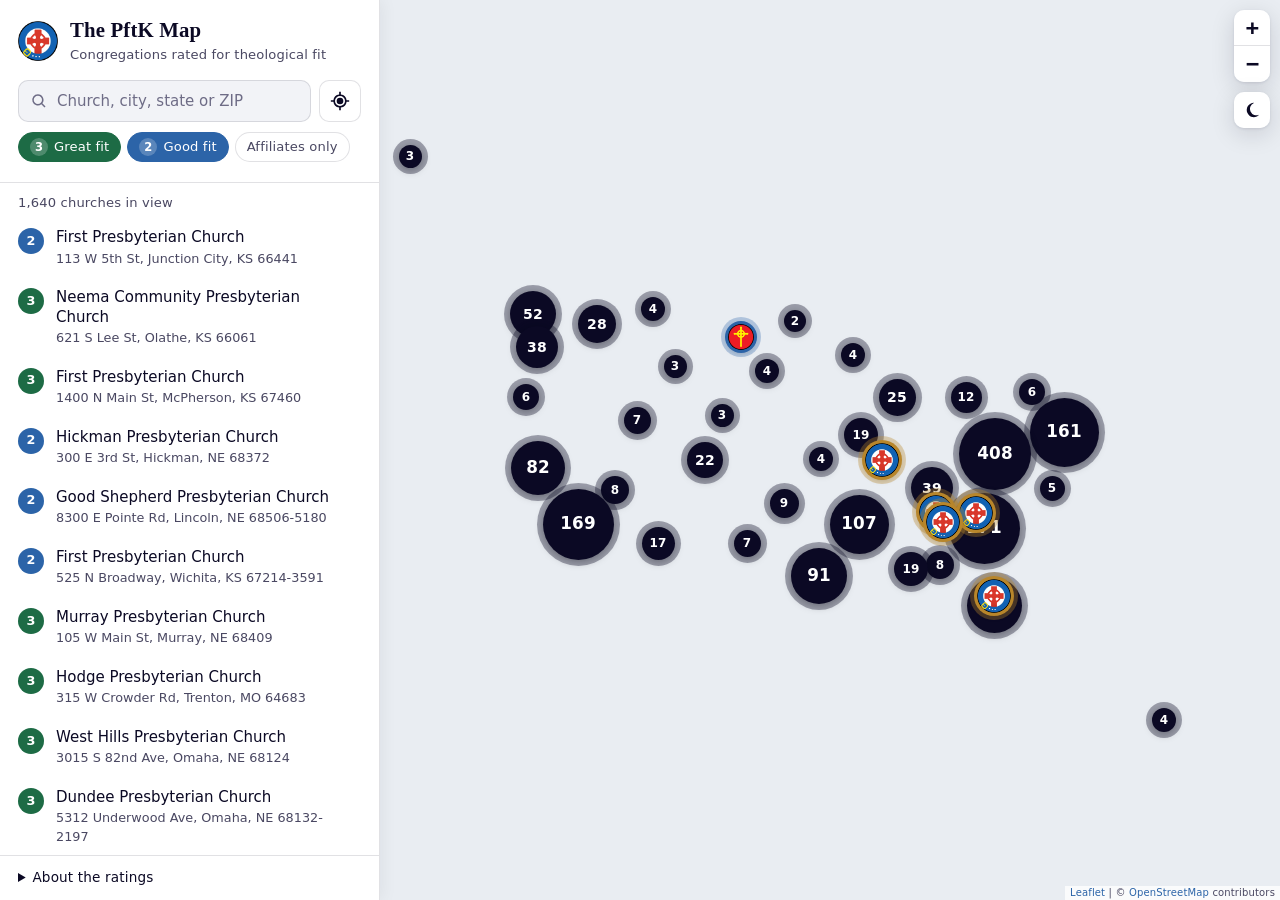
==== commit c81d223a: "Fix WCAG 2.1 AA failures: popup focus, contrast and screen-reader names Keyboard: opening a church m" ====
--- a/index.html
+++ b/index.html
@@ -49,8 +49,8 @@
   <link rel="stylesheet" href="vendor/leaflet.markercluster/MarkerCluster.css">
   <!-- Bump ?v= on all three lines whenever styles.css, theme.js or app.js
        changes, so browsers fetch the new files instead of a cached copy. -->
-  <link rel="stylesheet" href="styles.css?v=11">
-  <script src="theme.js?v=11"></script>
+  <link rel="stylesheet" href="styles.css?v=12">
+  <script src="theme.js?v=12"></script>
 </head>
 
 <body>
@@ -114,7 +114,7 @@
 
   <script src="vendor/leaflet/leaflet.js" defer></script>
   <script src="vendor/leaflet.markercluster/leaflet.markercluster.js" defer></script>
-  <script src="app.js?v=11" defer></script>
+  <script src="app.js?v=12" defer></script>
 </body>
 
 </html>
--- a/styles.css
+++ b/styles.css
@@ -1,7 +1,7 @@
 :root {
   --ink: #0B0924;
   --ink-2: #4a4862;
-  --ink-3: #7a7891;
+  --ink-3: #6e6c86;
   --paper: #ffffff;
   --mist: #F2F3F7;
   --line: rgba(11, 9, 36, 0.12);
@@ -25,7 +25,10 @@
   --tag-r1: #f3efdf;
   --tag-aff: #f7eedb;
   --tag-aff-text: #8a6116;
-  --inc: #6c6a88;
+  --inc: #64627f;
+  /* Text on the rating fills (badges, selected chips): white in light mode,
+     dark in dark mode, where the fills are lighter. */
+  --on-fill: #ffffff;
   --tag-inc: #ecebf3;
   --tiles: none;
   color-scheme: light;
@@ -58,12 +61,13 @@
     --grip: #4a4962;
     --cluster: #4a4594;
     --cluster-ring: rgba(122, 116, 220, 0.38);
-    --tag-r3: rgba(63, 158, 110, 0.18);
-    --tag-r2: rgba(91, 143, 214, 0.18);
+    --tag-r3: rgba(63, 158, 110, 0.12);
+    --tag-r2: rgba(91, 143, 214, 0.12);
     --tag-r1: rgba(176, 154, 74, 0.18);
     --tag-aff: rgba(201, 154, 63, 0.18);
     --tag-aff-text: #dcb46a;
     --inc: #9d9abd;
+    --on-fill: #0b0924;
     --tag-inc: rgba(157, 154, 189, 0.18);
     --tiles: invert(1) hue-rotate(180deg) brightness(0.9) contrast(0.85) saturate(0.6);
     color-scheme: dark;
@@ -89,12 +93,13 @@
   --grip: #4a4962;
   --cluster: #4a4594;
   --cluster-ring: rgba(122, 116, 220, 0.38);
-  --tag-r3: rgba(63, 158, 110, 0.18);
-  --tag-r2: rgba(91, 143, 214, 0.18);
+  --tag-r3: rgba(63, 158, 110, 0.12);
+  --tag-r2: rgba(91, 143, 214, 0.12);
   --tag-r1: rgba(176, 154, 74, 0.18);
   --tag-aff: rgba(201, 154, 63, 0.18);
   --tag-aff-text: #dcb46a;
   --inc: #9d9abd;
+  --on-fill: #0b0924;
   --tag-inc: rgba(157, 154, 189, 0.18);
   --tiles: invert(1) hue-rotate(180deg) brightness(0.9) contrast(0.85) saturate(0.6);
   color-scheme: dark;
@@ -131,6 +136,19 @@
 :focus-visible {
   outline: 2px solid var(--focus);
   outline-offset: 2px;
+}
+
+/* Read by screen readers, not shown. */
+.sr-only {
+  position: absolute;
+  width: 1px;
+  height: 1px;
+  margin: -1px;
+  padding: 0;
+  overflow: hidden;
+  clip: rect(0 0 0 0);
+  white-space: nowrap;
+  border: 0;
 }
 
 .skip-link {
@@ -219,6 +237,11 @@
   border-radius: 10px;
   background: var(--mist);
   transition: border-color 0.15s, background 0.15s;
+}
+
+#search::placeholder {
+  color: var(--ink-3);
+  opacity: 1;
 }
 
 #search:focus {
@@ -315,6 +338,11 @@
 .chip-r1 input:checked + span { background: var(--r1); border-color: var(--r1); }
 .chip-aff input:checked + span { background: var(--gold); border-color: var(--gold); }
 .chip-inc input:checked + span { background: var(--inc); border-color: var(--inc); }
+.chip-r3 input:checked + span,
+.chip-r2 input:checked + span,
+.chip-r1 input:checked + span,
+.chip-inc input:checked + span { color: var(--on-fill); }
+.chip-aff input:checked + span { color: #0b0924; } /* white on gold is too faint */
 
 .chip input:checked + span b {
   background: rgba(255, 255, 255, 0.22);
@@ -431,6 +459,7 @@
 .badge.r2 { background: var(--r2); }
 .badge.r1 { background: var(--r1); }
 .badge.inc { background: var(--inc); }
+.badge.r3, .badge.r2, .badge.r1, .badge.inc { color: var(--on-fill); }
 
 .about {
   border-top: 1px solid var(--line);
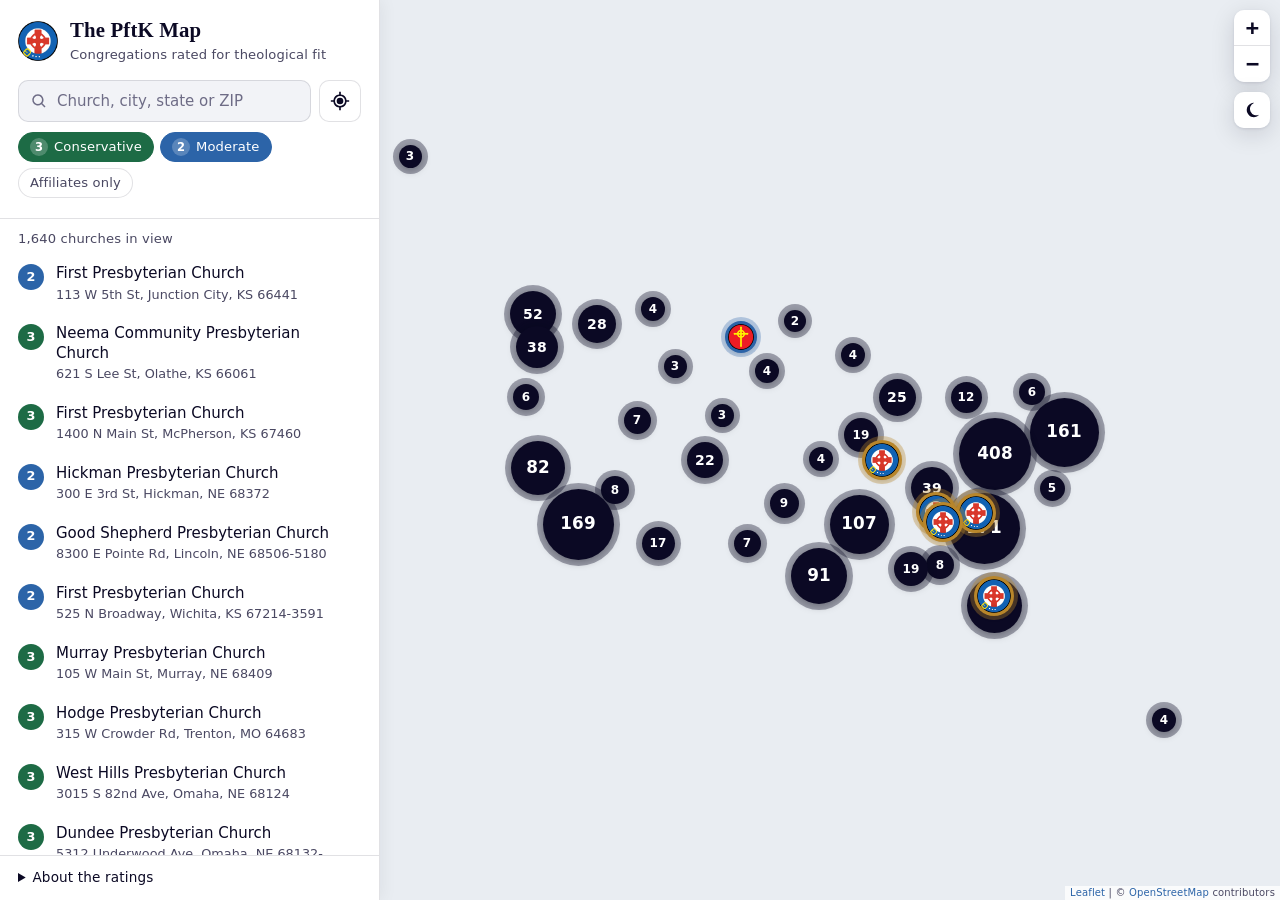
==== commit e7d3c3e2: "Reword ratings: conservative, moderate, added out of necessity Rating labels become Conservative (3)" ====
--- a/index.html
+++ b/index.html
@@ -49,8 +49,8 @@
   <link rel="stylesheet" href="vendor/leaflet.markercluster/MarkerCluster.css">
   <!-- Bump ?v= on all three lines whenever styles.css, theme.js or app.js
        changes, so browsers fetch the new files instead of a cached copy. -->
-  <link rel="stylesheet" href="styles.css?v=12">
-  <script src="theme.js?v=12"></script>
+  <link rel="stylesheet" href="styles.css?v=13">
+  <script src="theme.js?v=13"></script>
 </head>
 
 <body>
@@ -80,9 +80,9 @@
 
     <fieldset class="filters" aria-label="Filters">
       <div class="chip-row" role="group" aria-label="Rating">
-        <label class="chip chip-r3"><input type="checkbox" name="rating" value="3" checked><span><b>3</b> Great fit</span></label>
-        <label class="chip chip-r2"><input type="checkbox" name="rating" value="2" checked><span><b>2</b> Good fit</span></label>
-        <label class="chip chip-r1" hidden><input type="checkbox" name="rating" value="1" checked><span><b>1</b> Moderate</span></label>
+        <label class="chip chip-r3"><input type="checkbox" name="rating" value="3" checked><span><b>3</b> Conservative</span></label>
+        <label class="chip chip-r2"><input type="checkbox" name="rating" value="2" checked><span><b>2</b> Moderate</span></label>
+        <label class="chip chip-r1" hidden><input type="checkbox" name="rating" value="1" checked><span><b>1</b> Out of necessity</span></label>
         <label class="chip chip-inc" hidden><input type="checkbox" name="rating" value="inc" checked><span>Included</span></label>
         <label class="chip chip-aff"><input type="checkbox" id="affiliates-only"><span>Affiliates only</span></label>
       </div>
@@ -98,10 +98,10 @@
       <summary>About the ratings</summary>
       <p>PftK suggests exploring the congregations listed on the map. Each is rated for fit:</p>
       <dl>
-        <dt><span class="badge r3">3</span></dt><dd>Great fit for theological conservatives and traditionalists</dd>
-        <dt><span class="badge r2">2</span></dt><dd>Good fit for theological conservatives and traditionalists</dd>
-        <dt><span class="badge r1">1</span></dt><dd>More moderate; theological conservatives and traditionalists welcome</dd>
-        <dt class="about-inc" hidden><span class="badge inc">+</span></dt><dd class="about-inc" hidden><strong>Included by PftK</strong>: not rated as a fit, but included on the map at PftK's discretion, for example where there are few other options nearby.</dd>
+        <dt><span class="badge r3">3</span></dt><dd>Theologically conservative identified congregation</dd>
+        <dt><span class="badge r2">2</span></dt><dd>Theologically moderate identified congregation</dd>
+        <dt><span class="badge r1">1</span></dt><dd>Theologically dubious congregation, added out of necessity where there are no conservative or moderate congregations nearby</dd>
+        <dt class="about-inc" hidden><span class="badge inc">+</span></dt><dd class="about-inc" hidden><strong>Included by PftK</strong>: added out of necessity, where there are few or no theologically conservative or moderate congregations nearby.</dd>
         <dt><img src="denominational-seals/pftk.png" alt="" width="26" height="26"></dt><dd><strong>Affiliated congregation</strong>: an official ally of Presbyterians for the Kingdom that openly supports mainline revival.</dd>
       </dl>
       <a href="https://www.pftk.org/map-disclaimer" target="_blank" rel="noopener">Map disclaimer</a>
@@ -114,7 +114,7 @@
 
   <script src="vendor/leaflet/leaflet.js" defer></script>
   <script src="vendor/leaflet.markercluster/leaflet.markercluster.js" defer></script>
-  <script src="app.js?v=12" defer></script>
+  <script src="app.js?v=13" defer></script>
 </body>
 
 </html>
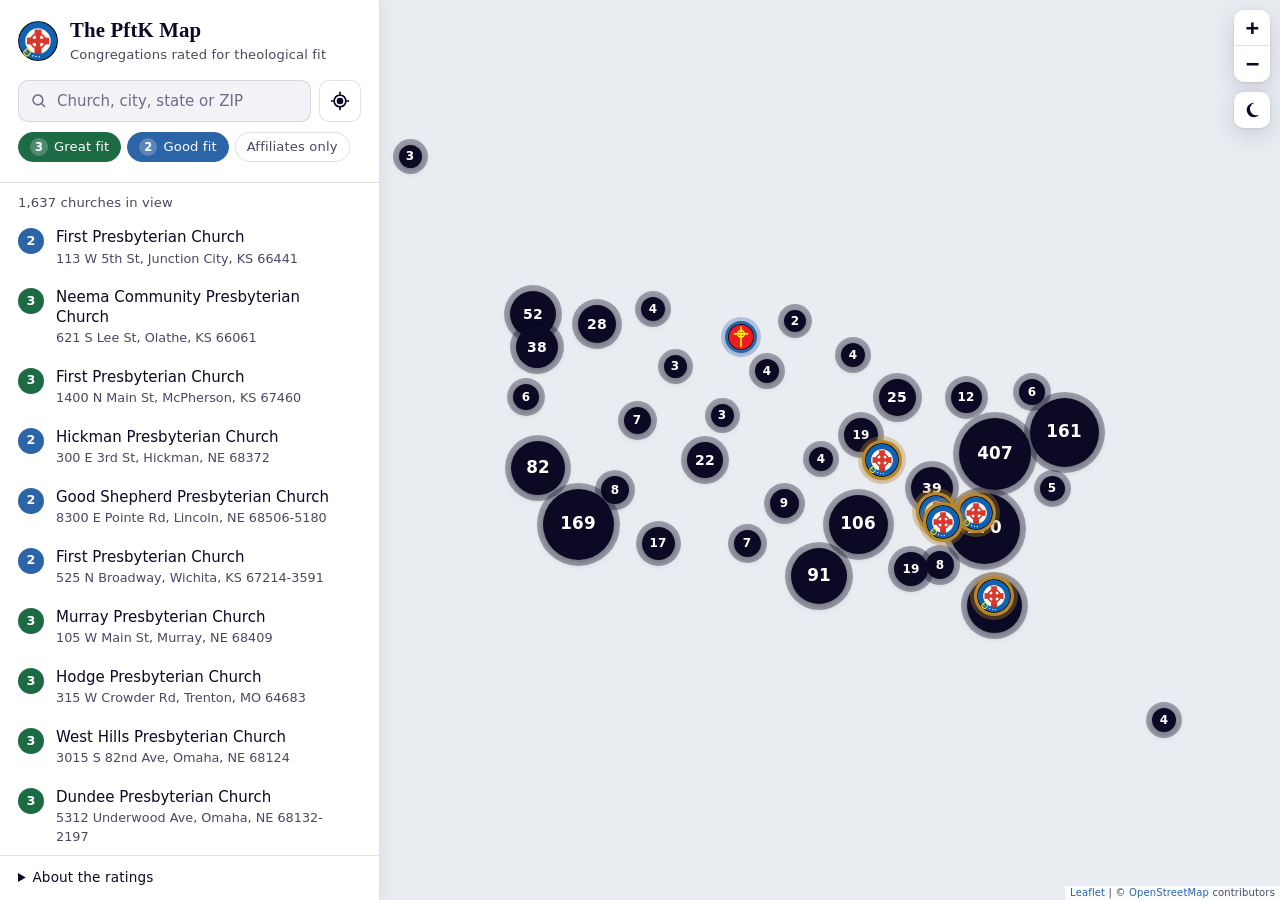
==== commit b5fc641f: "Rating tags: Great fit, Good fit, Welcomes traditionalists The chips, popup tags, list badges and sh" ====
--- a/index.html
+++ b/index.html
@@ -49,8 +49,8 @@
   <link rel="stylesheet" href="vendor/leaflet.markercluster/MarkerCluster.css">
   <!-- Bump ?v= on all three lines whenever styles.css, theme.js or app.js
        changes, so browsers fetch the new files instead of a cached copy. -->
-  <link rel="stylesheet" href="styles.css?v=13">
-  <script src="theme.js?v=13"></script>
+  <link rel="stylesheet" href="styles.css?v=14">
+  <script src="theme.js?v=14"></script>
 </head>
 
 <body>
@@ -80,9 +80,9 @@
 
     <fieldset class="filters" aria-label="Filters">
       <div class="chip-row" role="group" aria-label="Rating">
-        <label class="chip chip-r3"><input type="checkbox" name="rating" value="3" checked><span><b>3</b> Conservative</span></label>
-        <label class="chip chip-r2"><input type="checkbox" name="rating" value="2" checked><span><b>2</b> Moderate</span></label>
-        <label class="chip chip-r1" hidden><input type="checkbox" name="rating" value="1" checked><span><b>1</b> Out of necessity</span></label>
+        <label class="chip chip-r3"><input type="checkbox" name="rating" value="3" checked><span><b>3</b> Great fit</span></label>
+        <label class="chip chip-r2"><input type="checkbox" name="rating" value="2" checked><span><b>2</b> Good fit</span></label>
+        <label class="chip chip-r1" hidden><input type="checkbox" name="rating" value="1" checked><span><b>1</b> Welcomes traditionalists</span></label>
         <label class="chip chip-inc" hidden><input type="checkbox" name="rating" value="inc" checked><span>Included</span></label>
         <label class="chip chip-aff"><input type="checkbox" id="affiliates-only"><span>Affiliates only</span></label>
       </div>
@@ -114,7 +114,7 @@
 
   <script src="vendor/leaflet/leaflet.js" defer></script>
   <script src="vendor/leaflet.markercluster/leaflet.markercluster.js" defer></script>
-  <script src="app.js?v=13" defer></script>
+  <script src="app.js?v=14" defer></script>
 </body>
 
 </html>
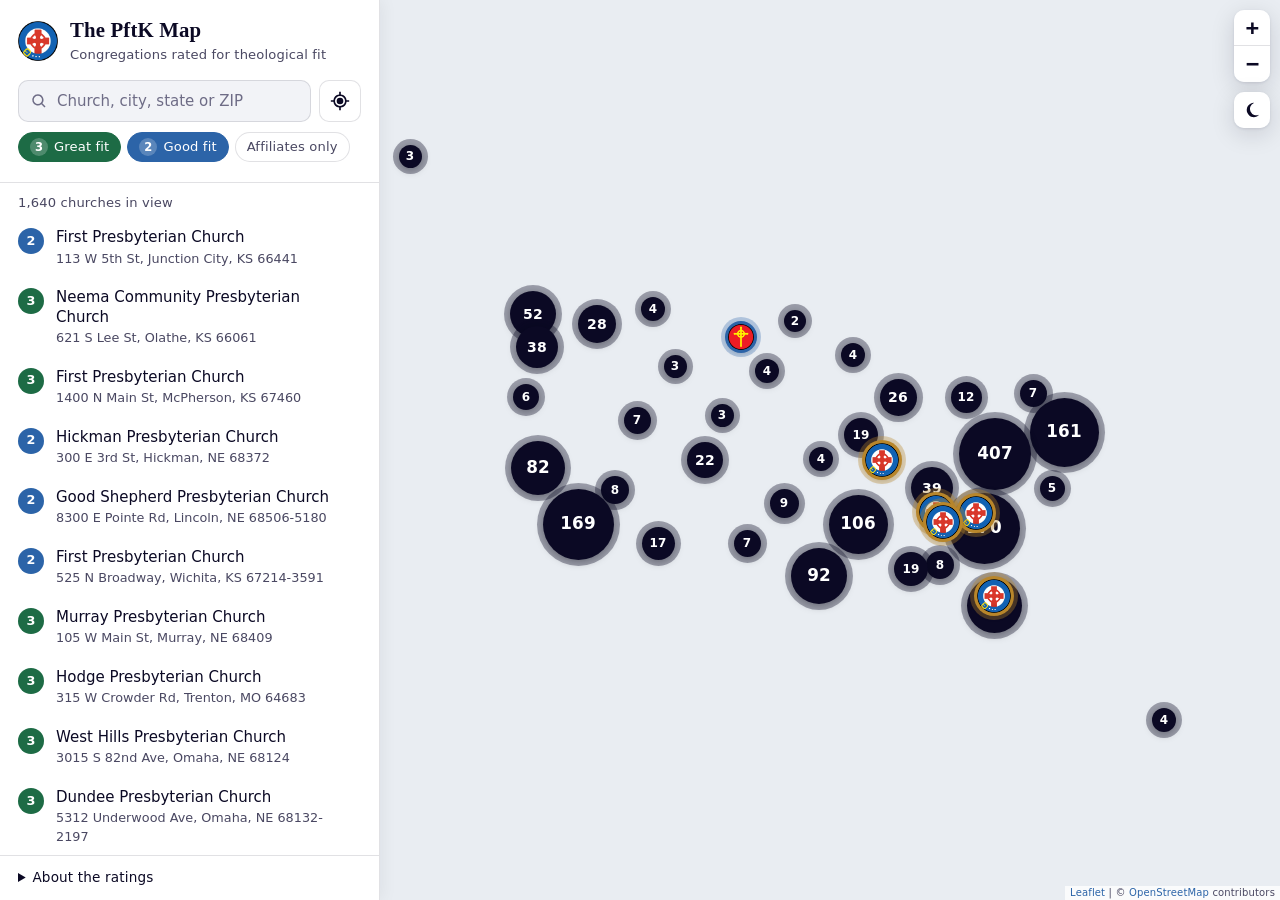
==== commit 64d14060: "Rating legend: Great fit / Good fit / More moderate wording About section descriptions for 3, 2 and " ====
--- a/index.html
+++ b/index.html
@@ -49,8 +49,8 @@
   <link rel="stylesheet" href="vendor/leaflet.markercluster/MarkerCluster.css">
   <!-- Bump ?v= on all three lines whenever styles.css, theme.js or app.js
        changes, so browsers fetch the new files instead of a cached copy. -->
-  <link rel="stylesheet" href="styles.css?v=14">
-  <script src="theme.js?v=14"></script>
+  <link rel="stylesheet" href="styles.css?v=15">
+  <script src="theme.js?v=15"></script>
 </head>
 
 <body>
@@ -98,9 +98,9 @@
       <summary>About the ratings</summary>
       <p>PftK suggests exploring the congregations listed on the map. Each is rated for fit:</p>
       <dl>
-        <dt><span class="badge r3">3</span></dt><dd>Theologically conservative identified congregation</dd>
-        <dt><span class="badge r2">2</span></dt><dd>Theologically moderate identified congregation</dd>
-        <dt><span class="badge r1">1</span></dt><dd>Theologically dubious congregation, added out of necessity where there are no conservative or moderate congregations nearby</dd>
+        <dt><span class="badge r3">3</span></dt><dd>Great fit for theological conservatives/traditionalists</dd>
+        <dt><span class="badge r2">2</span></dt><dd>Good fit for theological conservatives/traditionalists</dd>
+        <dt><span class="badge r1">1</span></dt><dd>More moderate; theological conservatives/traditionalists welcome</dd>
         <dt class="about-inc" hidden><span class="badge inc">+</span></dt><dd class="about-inc" hidden><strong>Included by PftK</strong>: added out of necessity, where there are few or no theologically conservative or moderate congregations nearby.</dd>
         <dt><img src="denominational-seals/pftk.png" alt="" width="26" height="26"></dt><dd><strong>Affiliated congregation</strong>: an official ally of Presbyterians for the Kingdom that openly supports mainline revival.</dd>
       </dl>
@@ -114,7 +114,7 @@
 
   <script src="vendor/leaflet/leaflet.js" defer></script>
   <script src="vendor/leaflet.markercluster/leaflet.markercluster.js" defer></script>
-  <script src="app.js?v=14" defer></script>
+  <script src="app.js?v=15" defer></script>
 </body>
 
 </html>
